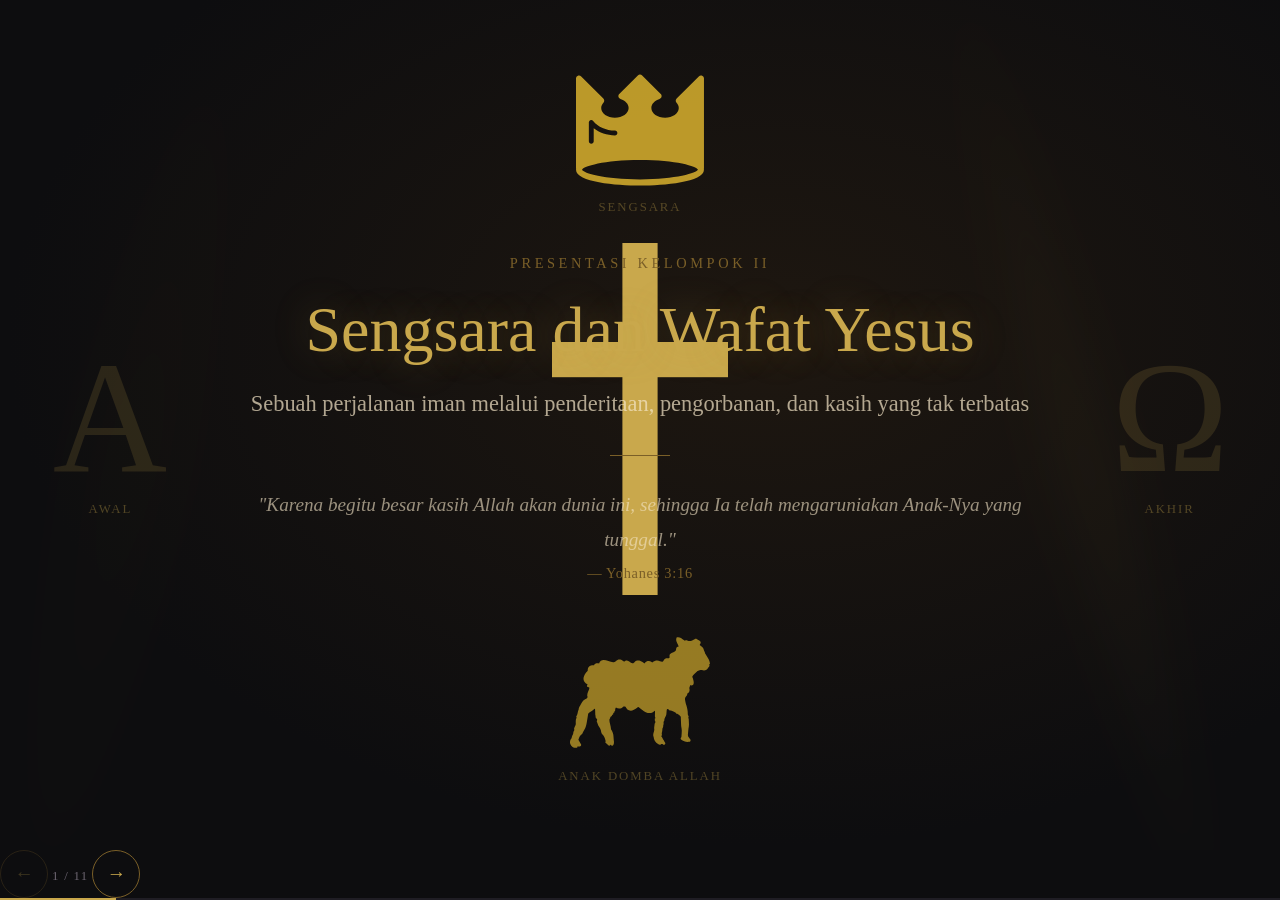
==== Agama/index.html @ d8ee8537 "Restructure: move presentation to Agama/, add hub index" ====
<!DOCTYPE html>
<html lang="id">
<head>
  <meta charset="UTF-8" />
  <meta name="viewport" content="width=device-width, initial-scale=1.0" />
  <title>Sengsara dan Wafat Yesus</title>
  <link rel="stylesheet" href="style.css" />
</head>
<body>

  <!-- SLIDE 1: Title / Introduction -->
  <section class="slide slide--title active" id="slide-1" data-transition="fade-rise">
    <div class="slide__light-ray"></div>
    <div class="slide__light-ray slide__light-ray--left"></div>
    <canvas class="slide__particles" id="particles"></canvas>
    <div class="slide__title-layout slide__content--fadein">

      <div class="slide__center-col">
        <!-- Crown of Thorns -->
        <div class="slide__passion-symbol">
          <img class="slide__passion-svg" src="img/crown-thorns.svg" alt="Crown of Thorns" />
          <span class="slide__trinity-label">Sengsara</span>
        </div>

        <!-- Cross + text overlay + alpha/omega -->
        <div class="slide__cross-wrap">
          <div class="slide__trinity-symbol slide__trinity-alpha">
            <svg class="slide__greek-svg" viewBox="0 0 100 120" xmlns="http://www.w3.org/2000/svg" aria-label="Alpha">
              <text x="50" y="105" text-anchor="middle" font-family="Georgia, 'Times New Roman', serif" font-size="110">Α</text>
            </svg>
            <span class="slide__trinity-label">Awal</span>
          </div>
          <svg class="slide__cross" viewBox="0 0 100 160" xmlns="http://www.w3.org/2000/svg" aria-hidden="true">
            <rect x="42" y="0"  width="16" height="160"/>
            <rect x="10" y="45" width="80" height="16"/>
          </svg>
          <div class="slide__content">
            <p class="slide__label">Presentasi Kelompok II</p>
            <h1 class="slide__title">Sengsara dan Wafat Yesus</h1>
            <p class="slide__subtitle">Sebuah perjalanan iman melalui penderitaan, pengorbanan, dan kasih yang tak terbatas</p>
            <div class="slide__divider"></div>
            <p class="slide__verse">"Karena begitu besar kasih Allah akan dunia ini, sehingga Ia telah mengaruniakan Anak-Nya yang tunggal."</p>
            <p class="slide__verse-ref">— Yohanes 3:16</p>
          </div>
          <div class="slide__trinity-symbol slide__trinity-omega">
            <svg class="slide__greek-svg" viewBox="0 0 100 120" xmlns="http://www.w3.org/2000/svg" aria-label="Omega">
              <text x="50" y="105" text-anchor="middle" font-family="Georgia, 'Times New Roman', serif" font-size="110">Ω</text>
            </svg>
            <span class="slide__trinity-label">Akhir</span>
          </div>
        </div>

        <!-- Lamb of God -->
        <div class="slide__passion-symbol">
          <img class="slide__passion-svg" src="img/lamb.svg" alt="Lamb of God" />
          <span class="slide__trinity-label">Anak Domba Allah</span>
        </div>
      </div>

    </div>
  </section>

  <!-- SLIDE 2: Context / Tuduhan -->
  <section class="slide slide--context" id="slide-2" data-transition="slide-left">
    <div class="slide__light-ray"></div>
    <div class="slide__light-ray slide__light-ray--left"></div>
    <div class="slide__content slide__content--fadein">
      <p class="slide__label">Latar Belakang</p>
      <h2 class="slide__title slide__title--sm">Mengapa Yesus Diadili?</h2>
      <div class="slide__divider"></div>
      <p class="slide__body">
        Yesus dari Nazaret hidup di tengah masyarakat Yahudi yang penuh ketegangan politik dan keagamaan. 
        Ia dituduh oleh para imam kepala dan pemimpin agama sebagai penghasut yang menyesatkan umat — 
        seorang pemimpin sekte berbahaya yang mengancam tatanan dan otoritas keagamaan yang telah lama berdiri.
      </p>
      <p class="slide__body">
        Lebih dari itu, Yesus secara terbuka menyatakan diri-Nya sebagai Anak Allah dan Raja Mesias — 
        Sang Utusan yang dijanjikan Allah kepada Israel sejak zaman para nabi. 
        Pengakuan ini dianggap sebagai penghujatan yang tak terampuni, 
        dan menjadi dasar utama tuntutan hukuman mati yang diajukan kepada Pontius Pilatus.
      </p>
      <div class="slide__divider"></div>
      <p class="slide__verse">"Engkau telah mengatakannya. Tetapi Aku berkata kepadamu: mulai sekarang kamu akan melihat Anak Manusia duduk di sebelah kanan Yang Mahakuasa."</p>
      <p class="slide__verse-ref">— Matius 26:64</p>
    </div>
  </section>


  <!-- SLIDE 3: Timeline -->
  <section class="slide slide--timeline" id="slide-3" data-transition="stagger-left">
    <div class="slide__light-ray"></div>
    <div class="slide__light-ray slide__light-ray--left"></div>
    <div class="slide__content slide__content--fadein slide__content--wide">
      <p class="slide__label">Kronologi</p>
      <h2 class="slide__title slide__title--sm">Perjalanan Menuju Salib</h2>
      <div class="slide__divider"></div>
      <ol class="timeline">
        <li class="timeline__item stagger-item" tabindex="0">
          <span class="timeline__dot"></span>
          <div class="timeline__body">
            <h3 class="timeline__heading">Awal Pelayanan Umum</h3>
            <p class="timeline__desc">Yesus mengajar, menyembuhkan, dan memanggil para murid di Galilea.</p>
            <div class="timeline__expand">
              <img class="timeline__img" src="img/1-pelayanan.jpg" alt="Awal Pelayanan Umum" />
              <p>Selama kurang lebih tiga tahun, Yesus berkeliling Galilea dan Yudea. Ia mengajar dengan penuh kuasa, menyembuhkan orang sakit, mengusir roh jahat, dan membangkitkan orang mati. Mukjizat-mukjizat ini menarik perhatian besar dari rakyat, namun sekaligus menimbulkan ancaman bagi otoritas para imam kepala dan ahli Taurat yang merasa kedudukan mereka terancam. Popularitas Yesus yang terus tumbuh menjadi benih dari persekongkolan yang akhirnya berujung pada penangkapan-Nya.</p>
            </div>
          </div>
        </li>
        <li class="timeline__item stagger-item" tabindex="0">
          <span class="timeline__dot"></span>
          <div class="timeline__body">
            <h3 class="timeline__heading">Perjamuan Terakhir</h3>
            <p class="timeline__desc">Yesus makan bersama murid-Nya dan menetapkan Ekaristi.</p>
            <div class="timeline__expand">
              <img class="timeline__img" src="img/2-perjamuan.jpg" alt="Perjamuan Terakhir" />
              <p>Dalam ruang atas di Yerusalem, Yesus merayakan Paskah bersama para murid-Nya. Ia membasuh kaki mereka sebagai tanda kerendahan hati, lalu memecah roti dan menuangkan anggur — menyatakannya sebagai tubuh dan darah-Nya dalam perjanjian baru. Ia juga mengungkapkan bahwa salah satu dari mereka akan mengkhianati-Nya. Yudas Iskariot kemudian pergi ke luar malam itu untuk menyerahkan Yesus kepada para imam kepala seharga tiga puluh keping perak.</p>
            </div>
          </div>
        </li>
        <li class="timeline__item stagger-item" tabindex="0">
          <span class="timeline__dot"></span>
          <div class="timeline__body">
            <h3 class="timeline__heading">Doa di Taman Getsemani</h3>
            <p class="timeline__desc">Yesus berdoa dan menyerahkan diri pada kehendak Bapa.</p>
            <div class="timeline__expand">
              <img class="timeline__img" src="img/3-getsemani.jpg" alt="Doa di Taman Getsemani" />
              <p>Setelah perjamuan, Yesus pergi ke taman Getsemani di kaki Bukit Zaitun bersama Petrus, Yakobus, dan Yohanes. Ia meminta mereka berjaga, lalu menyingkir untuk berdoa seorang diri. Dalam doa-Nya yang penuh air mata, Ia berkata: "Ya Bapa, jikalau Engkau mau, ambillah cawan ini dari pada-Ku; tetapi bukanlah kehendak-Ku, melainkan kehendak-Mulah yang terjadi." Ketiga murid-Nya tertidur, meninggalkan Yesus berjuang sendirian dalam malam yang paling berat dalam hidup-Nya.</p>
            </div>
          </div>
        </li>
        <li class="timeline__item stagger-item" tabindex="0">
          <span class="timeline__dot"></span>
          <div class="timeline__body">
            <h3 class="timeline__heading">Penangkapan Yesus</h3>
            <p class="timeline__desc">Yudas menyerahkan Yesus dengan ciuman di taman.</p>
            <div class="timeline__expand">
              <img class="timeline__img" src="img/4-penangkapan.jpg" alt="Penangkapan Yesus" />
              <p>Tengah malam, Yudas tiba bersama sepasukan prajurit Romawi dan penjaga Bait Allah yang bersenjata. Ia mendekati Yesus dan mencium-Nya — tanda yang telah disepakati untuk mengidentifikasi Yesus di tengah kegelapan. Petrus sempat menghunus pedang dan memotong telinga seorang hamba imam besar, namun Yesus menghentikannya dan menyembuhkan luka itu. Yesus menyerahkan diri-Nya dengan tenang, sementara semua murid melarikan diri meninggalkan-Nya.</p>
            </div>
          </div>
        </li>
        <li class="timeline__item stagger-item" tabindex="0">
          <span class="timeline__dot"></span>
          <div class="timeline__body">
            <h3 class="timeline__heading">Sidang di Hadapan Imam Besar</h3>
            <p class="timeline__desc">Sanhedrin menjatuhkan vonis mati atas tuduhan penghujatan.</p>
            <div class="timeline__expand">
              <img class="timeline__img" src="img/5-imam.jpg" alt="Sidang di Hadapan Imam Besar" />
              <p>Yesus dibawa ke rumah Imam Besar Kayafas, di mana Mahkamah Agama (Sanhedrin) telah berkumpul. Para saksi palsu dihadirkan, namun kesaksian mereka saling bertentangan. Ketika Kayafas langsung bertanya, "Apakah Engkau Mesias, Anak Allah?" — Yesus menjawab dengan tegas: "Engkau telah mengatakannya." Mahkamah menganggap ini sebagai penghujatan dan menjatuhkan vonis hukuman mati. Namun karena berada di bawah kekuasaan Romawi, mereka tidak berwenang mengeksekusi hukuman tersebut sendiri.</p>
            </div>
          </div>
        </li>
        <li class="timeline__item stagger-item" tabindex="0">
          <span class="timeline__dot timeline__dot--last"></span>
          <div class="timeline__body">
            <h3 class="timeline__heading">Sidang di Hadapan Pontius Pilatus</h3>
            <p class="timeline__desc">Pilatus menyerah pada tekanan massa dan menyerahkan Yesus.</p>
            <div class="timeline__expand">
              <img class="timeline__img" src="img/6-pilatus.jpg" alt="Sidang di Hadapan Pontius Pilatus" />
              <p>Pagi harinya, Yesus diserahkan kepada Pontius Pilatus, gubernur Romawi. Pilatus menginterogasi-Nya dan berulang kali menyatakan bahwa ia tidak menemukan kesalahan apapun. Ia bahkan menawarkan untuk membebaskan Yesus sesuai kebiasaan Paskah, namun massa memilih Barabas. Di bawah tekanan yang semakin besar dan ancaman kerusuhan, Pilatus mencuci tangannya sebagai simbol pelepasan tanggung jawab, lalu menyerahkan Yesus untuk dicambuk dan disalibkan.</p>
            </div>
          </div>
        </li>
      </ol>
    </div>
  </section>

  <!-- SLIDE 4: Tema - Penderitaan Sebelum Disalibkan -->
  <section class="slide slide--suffering" id="slide-4" data-transition="scale-up">
    <div class="slide__light-ray"></div>
    <div class="slide__light-ray slide__light-ray--left"></div>
    <div class="slide__content slide__content--fadein slide__content--wide">
      <p class="slide__label">Tema</p>
      <h2 class="slide__title slide__title--sm">Penderitaan Yesus Sebelum Disalibkan</h2>
      <div class="slide__divider"></div>
      <p class="slide__body" style="text-align:center; margin-bottom: 1.75rem;">
        Sebelum sampai ke kayu salib, Yesus menanggung serangkaian penderitaan fisik dan batin yang luar biasa berat. Setiap peristiwa adalah bagian dari jalan pengorbanan-Nya bagi umat manusia.
      </p>
      <div class="suffer-grid">

        <div class="suffer-card stagger-item" tabindex="0">
          <h3 class="suffer-card__title">Barabas Dibebaskan, Yesus Diserahkan</h3>
          <div class="suffer-card__expand">
            <p>Pilatus menawarkan kepada massa untuk membebaskan satu tahanan sesuai kebiasaan Paskah. Ia mengira mereka akan memilih Yesus — namun para imam kepala menghasut massa untuk meminta Barabas, seorang pemberontak dan pembunuh. Pilatus pun membebaskan Barabas dan menyerahkan Yesus untuk disesah dan disalibkan.</p>
            <p class="suffer-card__verse">"Lalu Pilatus membebaskan Barabas bagi mereka, tetapi Yesus disesahnya dan diserahkannya untuk disalibkan." — Matius 27:26</p>
          </div>
        </div>

        <div class="suffer-card stagger-item" tabindex="0">
          <h3 class="suffer-card__title">Dimahkotai Duri</h3>
          <div class="suffer-card__expand">
            <p>Para prajurit menganyam mahkota dari duri dan menekannya ke kepala Yesus, lalu mengenakan jubah ungu dan mengejek-Nya sebagai "Raja orang Yahudi." Ini bukan sekadar siksaan fisik — ini adalah penghinaan terhadap martabat-Nya sebagai Raja segala raja.</p>
            <p class="suffer-card__verse">"Mereka menganyam sebuah mahkota duri dan menaruhnya di atas kepala-Nya." — Matius 27:29</p>
          </div>
        </div>

        <div class="suffer-card stagger-item" tabindex="0">
          <h3 class="suffer-card__title">Memikul Salib ke Golgota</h3>
          <div class="suffer-card__expand">
            <p>Dalam kondisi tubuh yang sudah sangat lemah akibat cambukan, Yesus dipaksa memikul salib-Nya sendiri menuju bukit Golgota — tempat eksekusi di luar tembok kota. Di tengah jalan, Simon dari Kirene dipaksa membantu memikul salib itu karena Yesus tidak lagi mampu.</p>
            <p class="suffer-card__verse">"Sambil memikul salib-Nya, Ia pergi ke luar ke tempat yang bernama Tempat Tengkorak." — Yohanes 19:17</p>
          </div>
        </div>

        <div class="suffer-card stagger-item" tabindex="0">
          <h3 class="suffer-card__title">Diolok dan Ditinggalkan</h3>
          <div class="suffer-card__expand">
            <p>Sepanjang perjalanan sengsara-Nya, Yesus diolok oleh para prajurit, imam kepala, dan bahkan orang-orang yang lewat. Para murid yang paling dekat pun telah melarikan diri. Petrus menyangkal-Nya tiga kali. Yesus menanggung kesepian dan penghinaan yang paling dalam — sendirian di tengah kerumunan yang membenci-Nya.</p>
            <p class="suffer-card__verse">"Semua murid itu meninggalkan Dia dan melarikan diri." — Matius 26:56</p>
          </div>
        </div>

      </div>
    </div>
  </section>

  <!-- SLIDE 5: Tokoh Overview -->
  <section class="slide slide--tokoh-overview" id="slide-5" data-transition="pop-stagger">
    <div class="slide__light-ray"></div>
    <div class="slide__light-ray slide__light-ray--left"></div>
    <div class="slide__content slide__content--fadein">
      <p class="slide__label">Tokoh-Tokoh</p>
      <h2 class="slide__title slide__title--sm">Mereka yang Ada dalam Kisah Ini</h2>
      <div class="slide__divider"></div>
      <div class="tokoh-list">
        <div class="tokoh-chip stagger-item tokoh-chip--yesus">Yesus</div>
        <div class="tokoh-chip stagger-item tokoh-chip--maria">Bunda Maria</div>
        <div class="tokoh-chip stagger-item tokoh-chip--pilatus">Pontius Pilatus</div>
        <div class="tokoh-chip stagger-item tokoh-chip--petrus">Petrus</div>
        <div class="tokoh-chip stagger-item tokoh-chip--raja">Imam Besar Kayafas</div>
      </div>
      <p class="slide__body" style="text-align:center; margin-top:1.5rem;">
        Setiap tokoh memainkan peran yang tak tergantikan dalam kisah sengsara dan wafat Yesus — dari pengorbanan, kesedihan, pengkhianatan, penyangkalan, hingga penghakiman.
      </p>
    </div>
  </section>

  <!-- SLIDE 6: Yesus -->
  <section class="slide slide--character slide--yesus" id="slide-6" data-transition="split">
    <div class="character__img-side">
      <img src="img/yesus.jpg" alt="Yesus" class="character__img" />
    </div>
    <div class="character__text-side slide__content--fadein">
      <p class="slide__label">Tokoh</p>
      <h2 class="character__name">Yesus</h2>
      <div class="slide__divider" style="margin:0.75rem 0;"></div>
      <p class="character__role">Sang Putra Allah — Korban Sekaligus Penebus</p>
      <p class="character__desc">Yesus adalah pusat dari seluruh kisah ini. Ia bukan sekadar korban kekerasan — Ia secara sadar memilih untuk menyerahkan diri-Nya. Dari taman Getsemani hingga kayu salib, Ia menanggung penghinaan, siksaan, dan kematian bukan karena terpaksa, melainkan karena kasih-Nya yang tak terbatas kepada manusia. Setiap langkah sengsara-Nya adalah tindakan penebusan yang disengaja.</p>
      <p class="character__verse">"Tidak seorang pun mengambil nyawa-Ku dari pada-Ku, melainkan Aku memberikannya menurut kehendak-Ku sendiri." — Yohanes 10:18</p>
    </div>
  </section>

  <!-- SLIDE 7: Bunda Maria -->
  <section class="slide slide--character slide--maria" id="slide-7" data-transition="split">
    <div class="character__img-side">
      <img src="img/maria.jpg" alt="Bunda Maria" class="character__img" />
    </div>
    <div class="character__text-side slide__content--fadein">
      <p class="slide__label">Tokoh</p>
      <h2 class="character__name">Bunda Maria</h2>
      <div class="slide__divider" style="margin:0.75rem 0;"></div>
      <p class="character__role">Ibu yang Setia — Hadir Hingga Akhir</p>
      <p class="character__desc">Di saat semua murid melarikan diri, Maria tetap berdiri di kaki salib Putranya. Ia menyaksikan setiap cambukan, setiap langkah Via Dolorosa, dan hembusan napas terakhir Yesus. Kehadirannya bukan sekadar kesedihan seorang ibu — ia adalah kesaksian iman yang tak tergoyahkan di tengah penderitaan yang paling dalam.</p>
      <p class="character__verse">"Di dekat salib Yesus berdiri ibu-Nya dan saudara ibu-Nya." — Yohanes 19:25</p>
    </div>
  </section>

  <!-- SLIDE 8: Pontius Pilatus -->
  <section class="slide slide--character slide--pilatus" id="slide-8" data-transition="split">
    <div class="character__img-side">
      <img src="img/pilatus.jpg" alt="Pontius Pilatus" class="character__img" />
    </div>
    <div class="character__text-side slide__content--fadein">
      <p class="slide__label">Tokoh</p>
      <h2 class="character__name">Pontius Pilatus</h2>
      <div class="slide__divider" style="margin:0.75rem 0;"></div>
      <p class="character__role">Hakim yang Menyerah — Tahu Kebenaran, Memilih Diam</p>
      <p class="character__desc">Pilatus tahu Yesus tidak bersalah. Ia berulang kali menyatakannya di hadapan massa. Namun ketakutan akan kerusuhan dan tekanan politik membuatnya memilih kekuasaan di atas kebenaran. Dengan mencuci tangannya, ia mencoba melepas tanggung jawab — namun justru tindakan itu yang mengabadikan namanya dalam sejarah sebagai orang yang menyerahkan Yesus untuk disalibkan.</p>
      <p class="character__verse">"Pilatus membasuh tangannya di hadapan orang banyak dan berkata: Aku tidak bersalah atas darah orang ini." — Matius 27:24</p>
    </div>
  </section>

  <!-- SLIDE 9: Petrus -->
  <section class="slide slide--character slide--petrus" id="slide-9" data-transition="split">
    <div class="character__img-side">
      <img src="img/petrus.jpg" alt="Petrus" class="character__img" />
    </div>
    <div class="character__text-side slide__content--fadein">
      <p class="slide__label">Tokoh</p>
      <h2 class="character__name">Petrus</h2>
      <div class="slide__divider" style="margin:0.75rem 0;"></div>
      <p class="character__role">Murid yang Jatuh — Penyangkalan dan Pertobatan</p>
      <p class="character__desc">Petrus adalah murid yang paling bersemangat — ia berjanji tidak akan pernah meninggalkan Yesus. Namun dalam satu malam, ia menyangkal Yesus tiga kali di hadapan orang-orang biasa. Ketika ayam berkokok dan matanya bertemu dengan mata Yesus, ia keluar dan menangis dengan pedih. Kisah Petrus adalah kisah kita semua — jatuh, namun dipanggil kembali oleh kasih yang tidak pernah menyerah.</p>
      <p class="character__verse">"Maka Petrus teringat akan perkataan Yesus... lalu ia pergi ke luar dan menangis dengan sedihnya." — Matius 26:75</p>
    </div>
  </section>

  <!-- SLIDE 10: Imam Besar Kayafas -->
  <section class="slide slide--character slide--kayafas" id="slide-10" data-transition="split">
    <div class="character__img-side">
      <img src="img/katafas.jpg" alt="Imam Besar Kayafas" class="character__img" />
    </div>
    <div class="character__text-side slide__content--fadein">
      <p class="slide__label">Tokoh</p>
      <h2 class="character__name">Imam Besar Kayafas</h2>
      <div class="slide__divider" style="margin:0.75rem 0;"></div>
      <p class="character__role">Pemimpin Agama — Dalang di Balik Penghukuman</p>
      <p class="character__desc">Kayafas adalah Imam Besar yang paling berkuasa di Yerusalem. Ia melihat Yesus sebagai ancaman nyata terhadap otoritas keagamaan dan stabilitas politik. Ia yang mengorganisir persidangan malam itu, menghadirkan saksi-saksi palsu, dan mendesak Pilatus untuk menjatuhkan hukuman mati. Dengan ironi yang dalam, ia tanpa sadar menggenapi nubuat bahwa satu orang harus mati demi menyelamatkan seluruh bangsa.</p>
      <p class="character__verse">"Adalah lebih berguna bagimu jika satu orang mati untuk bangsa, dari pada seluruh bangsa itu binasa." — Yohanes 11:50</p>
    </div>
  </section>

  <!-- SLIDE 11: Deskripsi -->
  <section class="slide slide--deskripsi" id="slide-11" data-transition="stagger-up">
    <div class="slide__light-ray"></div>
    <div class="slide__light-ray slide__light-ray--left"></div>
    <div class="slide__content slide__content--fadein slide__content--wide">
      <p class="slide__label">Deskripsi</p>
      <h2 class="slide__title slide__title--sm">Apa yang Dialami Yesus</h2>
      <div class="slide__divider"></div>
      <ul class="desc-list">
        <li class="stagger-item"><span class="desc-list__num">01</span><div><strong>Difitnah</strong> — Para imam kepala menghadirkan saksi-saksi palsu untuk menuduh Yesus menghujat Allah dan mengancam ketertiban umum.</div></li>
        <li class="stagger-item"><span class="desc-list__num">02</span><div><strong>Dijual</strong> — Yudas Iskariot menyerahkan Yesus kepada para imam kepala seharga tiga puluh keping perak — harga seorang budak.</div></li>
        <li class="stagger-item"><span class="desc-list__num">03</span><div><strong>Ditangkap</strong> — Di taman Getsemani, Yesus ditangkap oleh pasukan bersenjata di tengah malam, jauh dari keramaian.</div></li>
        <li class="stagger-item"><span class="desc-list__num">04</span><div><strong>Diadili</strong> — Dua kali diadili: pertama oleh Sanhedrin yang menjatuhkan vonis mati, lalu oleh Pilatus yang menyerahkan-Nya pada tekanan massa.</div></li>
        <li class="stagger-item"><span class="desc-list__num">05</span><div><strong>Disiksa</strong> — Dicambuk, dimahkotai duri, diolok, dan dipukuli oleh para prajurit Romawi sebelum dibawa ke Golgota.</div></li>
        <li class="stagger-item"><span class="desc-list__num">06</span><div><strong>Dipaksa memikul salib</strong> — Dalam kondisi tubuh yang hancur, Yesus dipaksa memikul salib-Nya sendiri menuju tempat eksekusi.</div></li>
        <li class="stagger-item"><span class="desc-list__num">07</span><div><strong>Disalibkan</strong> — Tangan dan kaki-Nya dipaku ke kayu salib. Ia digantung di antara dua penjahat, di hadapan publik, sebagai hukuman paling hina.</div></li>
      </ul>
    </div>
  </section>

  <div class="detail-overlay" id="detailOverlay">
    <button class="detail-overlay__back" id="detailBack">&#8592; Kembali</button>
    <div class="detail-overlay__content">
      <p class="detail-overlay__label">Kronologi</p>
      <h2 class="detail-overlay__title" id="detailTitle"></h2>
      <img class="detail-overlay__img" id="detailImg" src="" alt="" />
      <p class="detail-overlay__text" id="detailText"></p>
    </div>
  </div>

  <nav class="nav">
    <button class="nav__btn" id="prev" disabled>&#8592;</button>
    <span class="nav__counter"><span id="current">1</span> / <span id="total">1</span></span>
    <button class="nav__btn" id="next" disabled>&#8594;</button>
  </nav>

  <div class="progress-bar"><div class="progress-bar__fill" id="progress"></div></div>

  <script src="main.js"></script>
</body>
</html>
---- Agama/style.css ----
/* ── Variables ── */
:root {
  --dark:    #0d0d0f;
  --dark-2:  #16151a;
  --gold:    #c9a84c;
  --gold-dim:#7a5f28;
  --light:   #f5e6c8;
  --muted:   #6b6470;
  --ray:     rgba(201, 168, 76, 0.12);
}

/* ── Reset ── */
*, *::before, *::after { box-sizing: border-box; margin: 0; padding: 0; }

body {
  background: var(--dark);
  color: var(--light);
  font-family: 'Georgia', serif;
  height: 100vh;
  overflow: hidden;
  display: flex;
  flex-direction: column;
}

/* ── Slides ── */
.slide {
  display: none;
  flex: 1;
  position: relative;
  overflow: hidden;
}
.slide.active { display: flex; }

/* ── Title Slide ── */
.slide--title {
  align-items: center;
  justify-content: center;
  background: radial-gradient(ellipse at 60% 40%, #1e1710 0%, var(--dark) 70%);
}

/* Light ray effect */
.slide__light-ray {
  position: absolute;
  top: -10%;
  right: 15%;
  width: 2px;
  height: 130%;
  background: linear-gradient(to bottom, transparent, var(--gold), transparent);
  opacity: 0.25;
  transform: rotate(-15deg);
  filter: blur(18px);
  pointer-events: none;
  animation: ray-pulse 4s ease-in-out infinite;
}
.slide__light-ray::before {
  content: '';
  position: absolute;
  top: 0; left: -40px;
  width: 80px;
  height: 100%;
  background: linear-gradient(to bottom, transparent, var(--ray), transparent);
  filter: blur(30px);
}

@keyframes ray-pulse {
  0%, 100% { opacity: 0.18; filter: blur(18px); }
  50%       { opacity: 0.38; filter: blur(12px); }
}

/* Second ray — left side, dimmer and wider */
.slide__light-ray--left {
  right: auto;
  left: 10%;
  width: 6px;
  transform: rotate(12deg);
  opacity: 0.1;
  filter: blur(32px);
  animation: ray-pulse-left 4s ease-in-out infinite;
}
.slide__light-ray--left::before {
  width: 120px;
  left: -60px;
  filter: blur(50px);
}

@keyframes ray-pulse-left {
  0%, 100% { opacity: 0.08; filter: blur(32px); }
  50%       { opacity: 0.16; filter: blur(22px); }
}

/* Trinity layout */
.slide__title-layout {
  position: relative;
  display: flex;
  align-items: center;
  justify-content: center;
  gap: 0;
  width: 100%;
  padding: 0 3%;
}

.slide__center-col {
  display: flex;
  flex-direction: column;
  align-items: center;
  gap: 0.5rem;
}

.slide__cross-wrap {
  position: relative;
  display: flex;
  align-items: center;
  justify-content: center;
  gap: 1.5vw;
}

.slide__trinity-alpha,
.slide__trinity-omega {
  position: relative;
  z-index: 1;
}

.slide__trinity-symbol,
.slide__trinity-cross {
  display: flex;
  flex-direction: column;
  align-items: center;
  gap: 0.6rem;
}

.slide__passion-symbol {
  display: flex;
  flex-direction: column;
  align-items: center;
  gap: 0.4rem;
}

.slide__passion-svg {
  width: clamp(5rem, 11vw, 10rem);
  opacity: 0.7;
  filter: brightness(0) saturate(100%) invert(72%) sepia(40%) saturate(700%) hue-rotate(5deg) brightness(85%);
  animation: trinity-glow 4s ease-in-out infinite;
}

.slide__passion-svg[alt="Crown of Thorns"] {
  width: clamp(5rem, 10vw, 9rem);
  opacity: 0.9;
}


/* Cross behind content */
.slide__cross {
  position: absolute;
  left: 50%;
  top: 50%;
  transform: translate(-50%, -50%);
  width: clamp(120px, 18vw, 220px);
  pointer-events: none;
  animation: trinity-glow 4s ease-in-out infinite;
}

.slide__cross rect {
  fill: var(--gold);
}

.slide__greek-svg {
  width: clamp(5rem, 12vw, 9rem);
  opacity: 0.15;
  animation: trinity-glow 4s ease-in-out infinite;
}

.slide__greek-svg text {
  fill: var(--gold);
}



.slide__trinity-label {
  font-size: clamp(0.55rem, 1vw, 0.8rem);
  color: var(--gold);
  opacity: 0.35;
  letter-spacing: 0.15em;
  text-transform: uppercase;
}

@keyframes trinity-glow {
  0%, 100% { opacity: 0.12; filter: drop-shadow(0 0 4px rgba(201,168,76,0.15)); }
  50%       { opacity: 0.22; filter: drop-shadow(0 0 16px rgba(201,168,76,0.4)); }
}

/* Particles canvas */
.slide__particles {
  position: absolute;
  inset: 0;
  width: 100%;
  height: 100%;
  pointer-events: none;
}

/* Fade-in */
.slide__content--fadein {
  animation: fadein 1.4s ease forwards;
}
@keyframes fadein {
  from { opacity: 0; transform: translateY(16px); }
  to   { opacity: 1; transform: translateY(0); }
}

/* ── Content ── */
.slide__content {
  position: relative;
  z-index: 1;
  text-align: center;
  max-width: 900px;
  padding: 2rem;
}

.slide__label {
  font-size: 0.9rem;
  letter-spacing: 0.25em;
  text-transform: uppercase;
  color: var(--gold-dim);
  margin-bottom: 1.25rem;
}

.slide__title {
  font-size: clamp(2rem, 5vw, 4.5rem);
  font-weight: normal;
  color: var(--gold);
  line-height: 1.2;
  text-shadow: 0 0 40px rgba(201, 168, 76, 0.3);
  margin-bottom: 1rem;
}

.slide__subtitle {
  font-size: clamp(0.9rem, 2vw, 1.4rem);
  color: var(--light);
  opacity: 0.7;
  line-height: 1.7;
  margin-bottom: 2rem;
}

.slide__divider {
  width: 60px;
  height: 1px;
  background: var(--gold-dim);
  margin: 0 auto 2rem;
}

.slide__verse {
  font-style: italic;
  font-size: clamp(0.85rem, 1.8vw, 1.2rem);
  color: var(--light);
  opacity: 0.6;
  line-height: 1.8;
}

.slide__verse-ref {
  margin-top: 0.5rem;
  font-size: 0.9rem;
  color: var(--gold-dim);
  letter-spacing: 0.05em;
}

/* ── Context Slide ── */
.slide--context {
  align-items: center;
  justify-content: center;
  background: radial-gradient(ellipse at 40% 60%, #1a1510 0%, var(--dark) 70%);
}

.slide__title--sm {
  font-size: clamp(1.4rem, 3.5vw, 2.8rem);
}

.slide__body {
  font-size: clamp(0.85rem, 1.8vw, 1.2rem);
  color: var(--light);
  opacity: 0.75;
  line-height: 1.9;
  text-align: left;
  margin-bottom: 1.25rem;
}

 */
.nav {
  display: flex;
  align-items: center;
  justify-content: center;
  gap: 1.5rem;
  padding: 1rem;
  background: var(--dark-2);
  border-top: 1px solid #1f1d24;
}

.nav__btn {
  background: none;
  border: 1px solid var(--gold-dim);
  color: var(--gold);
  width: 48px;
  height: 48px;
  border-radius: 50%;
  cursor: pointer;
  font-size: 1.2rem;
  transition: background 0.2s, opacity 0.2s;
}
.nav__btn:hover:not(:disabled) { background: var(--gold-dim); }
.nav__btn:disabled { opacity: 0.25; cursor: default; }

.nav__counter {
  font-size: 0.8rem;
  color: var(--muted);
  letter-spacing: 0.1em;
  min-width: 50px;
  text-align: center;
}

/* ── Progress Bar ── */
.progress-bar {
  height: 2px;
  background: #1f1d24;
}
.progress-bar__fill {
  height: 100%;
  background: var(--gold);
  transition: width 0.3s ease;
  width: 100%;
}

/* ── Timeline Slide ── */
.slide--timeline {
  align-items: center;
  justify-content: center;
  background: radial-gradient(ellipse at 50% 50%, #161210 0%, var(--dark) 70%);
  overflow-y: auto;
}

.slide__content--wide {
  max-width: 98%;
  width: 100%;
  padding: 2rem 2.5rem;
}

.timeline {
  list-style: none;
  display: flex;
  position: relative;
  padding: 0;
  width: 100%;
  height: 220px;
}

/* horizontal line through the middle */
.timeline::before {
  content: '';
  position: absolute;
  top: 50%;
  left: 0;
  right: 0;
  height: 1px;
  background: linear-gradient(to right, transparent, var(--gold-dim), transparent);
}

.timeline__item {
  display: flex;
  flex-direction: column;
  align-items: center;
  flex: 1;
  min-width: 0;
  cursor: pointer;
  position: relative;
  height: 100%;
}

/* dot sits exactly on the line */
.timeline__dot {
  position: absolute;
  top: 50%;
  transform: translateY(-50%);
  width: 10px;
  height: 10px;
  border-radius: 50%;
  background: var(--gold);
  flex-shrink: 0;
  box-shadow: 0 0 6px rgba(201,168,76,0.5);
  z-index: 1;
}
.timeline__item:hover .timeline__dot {
  background: #e8c96a;
  box-shadow: 0 0 12px rgba(201,168,76,0.8);
}

/* body: odd = top half, even = bottom half */
.timeline__body {
  position: absolute;
  width: 100%;
  padding: 0 0.3rem;
  text-align: center;
  display: flex;
  flex-direction: column;
}
.timeline__item:nth-child(odd) .timeline__body  { bottom: 50%; padding-bottom: 0.6rem; justify-content: flex-end; }
.timeline__item:nth-child(even) .timeline__body { top: 50%;    padding-top: 0.6rem; justify-content: flex-start; }

.timeline__item:hover .timeline__heading { color: #e8c96a; }

.timeline__expand { display: none; }

.timeline__heading {
  font-size: clamp(0.65rem, 1.1vw, 0.9rem);
  font-weight: normal;
  color: var(--gold);
  margin-bottom: 0.2rem;
  letter-spacing: 0.03em;
}

.timeline__year { display: none; }

.timeline__desc {
  font-size: clamp(0.55rem, 0.9vw, 0.72rem);
  color: var(--light);
  opacity: 0.55;
  line-height: 1.4;
  text-align: center;
}

/* ── Suffering Slide ── */
.slide--suffering {
  align-items: center;
  justify-content: center;
  background: radial-gradient(ellipse at 50% 30%, #1a0e0e 0%, var(--dark) 65%);
  overflow-y: auto;
}

.suffer-grid {
  display: grid;
  grid-template-columns: 1fr 1fr;
  gap: 0.85rem;
}

.suffer-card {
  border: 1px solid var(--gold-dim);
  border-radius: 6px;
  padding: 0.9rem 1rem;
  cursor: pointer;
  transition: border-color 0.2s, background 0.2s;
  background: rgba(255,255,255,0.02);
}
.suffer-card:hover  { border-color: var(--gold); background: rgba(201,168,76,0.04); }
.suffer-card.active { border-color: var(--gold); background: rgba(201,168,76,0.06); }

.suffer-card__title {
  font-size: clamp(0.82rem, 1.6vw, 1.15rem);
  font-weight: normal;
  color: var(--gold);
  line-height: 1.4;
}

.suffer-card__expand {
  max-height: 0;
  overflow: hidden;
  opacity: 0;
  transition: max-height 0.4s ease, opacity 0.3s ease;
}
.suffer-card.active .suffer-card__expand {
  max-height: 400px;
  opacity: 1;
}

.suffer-card__expand p {
  font-size: clamp(0.75rem, 1.4vw, 1.1rem);
  color: var(--light);
  opacity: 0.7;
  line-height: 1.8;
  margin-top: 0.65rem;
}

.suffer-card__verse {
  font-style: italic;
  color: var(--gold) !important;
  opacity: 0.75 !important;
  border-left: 2px solid var(--gold-dim);
  padding-left: 0.6rem;
  margin-top: 0.5rem !important;
}

/* ── Tokoh Overview ── */
.slide--tokoh-overview {
  align-items: center;
  justify-content: center;
  background: radial-gradient(ellipse at 50% 50%, #111018 0%, var(--dark) 70%);
}

.tokoh-list {
  display: flex;
  flex-wrap: wrap;
  gap: 0.75rem;
  justify-content: center;
  margin-top: 0.5rem;
}

.tokoh-chip {
  padding: 0.5rem 1.25rem;
  border-radius: 999px;
  font-size: clamp(0.8rem, 1.6vw, 1.15rem);
  border: 1px solid;
  letter-spacing: 0.04em;
}

.tokoh-chip--yesus   { color: #c9a84c; border-color: #c9a84c33; background: rgba(201,168,76,0.07); }
.tokoh-chip--maria   { color: #7aaed6; border-color: #7aaed633; background: rgba(122,174,214,0.07); }
.tokoh-chip--pilatus { color: #8aab8a; border-color: #8aab8a33; background: rgba(138,171,138,0.07); }
.tokoh-chip--petrus  { color: #c87941; border-color: #c8794133; background: rgba(200,121,65,0.07); }
.tokoh-chip--raja    { color: #b85555; border-color: #b8555533; background: rgba(184,85,85,0.07); }

/* ── Character Slides ── */
.slide--character.active {
  display: flex;
  flex-direction: row;
  overflow: hidden;
}

.character__img-side {
  width: 38%;
  flex-shrink: 0;
  overflow: hidden;
}

.character__img {
  width: 100%;
  height: 100%;
  object-fit: cover;
  object-position: top;
  opacity: 0.9;
}

.character__text-side {
  flex: 1;
  display: flex;
  flex-direction: column;
  justify-content: center;
  padding: 3rem 3rem 3rem 2.5rem;
  overflow-y: auto;
}

.character__name {
  font-size: clamp(1.8rem, 4vw, 3rem);
  font-weight: normal;
  margin-bottom: 0.25rem;
}

.character__role {
  font-size: clamp(0.8rem, 1.6vw, 1.15rem);
  letter-spacing: 0.05em;
  margin-bottom: 1rem;
  opacity: 0.6;
}

.character__desc {
  font-size: clamp(0.82rem, 1.6vw, 1.15rem);
  color: var(--light);
  opacity: 0.75;
  line-height: 1.9;
  margin-bottom: 1.25rem;
}

.character__verse {
  font-style: italic;
  font-size: clamp(0.78rem, 1.4vw, 1.1rem);
  line-height: 1.7;
  border-left: 2px solid;
  padding-left: 0.75rem;
  opacity: 0.8;
}

/* Per-character colors */
.slide--yesus  { background: radial-gradient(ellipse at 60% 50%, #1c1608 0%, var(--dark) 65%); }
.slide--yesus  .character__name,
.slide--yesus  .character__verse { color: #c9a84c; }
.slide--yesus  .character__role  { color: #c9a84c; }
.slide--yesus  .character__verse { border-color: #c9a84c55; }

.slide--maria  { background: radial-gradient(ellipse at 60% 50%, #080e1a 0%, var(--dark) 65%); }
.slide--maria  .character__name,
.slide--maria  .character__verse { color: #7aaed6; }
.slide--maria  .character__role  { color: #7aaed6; }
.slide--maria  .character__verse { border-color: #7aaed655; }

.slide--pilatus { background: radial-gradient(ellipse at 60% 50%, #0a100a 0%, var(--dark) 65%); }
.slide--pilatus .character__name,
.slide--pilatus .character__verse { color: #8aab8a; }
.slide--pilatus .character__role  { color: #8aab8a; }
.slide--pilatus .character__verse { border-color: #8aab8a55; }

.slide--petrus  { background: radial-gradient(ellipse at 60% 50%, #1a0e06 0%, var(--dark) 65%); }
.slide--petrus  .character__name,
.slide--petrus  .character__verse { color: #c87941; }
.slide--petrus  .character__role  { color: #c87941; }
.slide--petrus  .character__verse { border-color: #c8794155; }

.slide--kayafas { background: radial-gradient(ellipse at 60% 50%, #180808 0%, var(--dark) 65%); }
.slide--kayafas .character__name,
.slide--kayafas .character__verse { color: #b85555; }
.slide--kayafas .character__role  { color: #b85555; }
.slide--kayafas .character__verse { border-color: #b8555555; }

/* ── Deskripsi Slide ── */
.slide--deskripsi {
  align-items: center;
  justify-content: center;
  background: radial-gradient(ellipse at 40% 50%, #100d0a 0%, var(--dark) 70%);
  overflow-y: auto;
}

.desc-list {
  list-style: none;
  display: flex;
  flex-direction: column;
  gap: 0.75rem;
}

.desc-list li {
  display: flex;
  gap: 1rem;
  align-items: flex-start;
  font-size: clamp(0.8rem, 1.6vw, 1.1rem);
  color: var(--light);
  opacity: 0.8;
  line-height: 1.7;
}

.desc-list__num {
  flex-shrink: 0;
  font-size: 0.7rem;
  color: var(--gold-dim);
  letter-spacing: 0.05em;
  margin-top: 3px;
  min-width: 22px;
}

.desc-list strong {
  color: var(--gold);
  font-weight: normal;
}

/* ── Slide Transitions ── */
@keyframes t-fade-rise   { from { opacity:0; transform:translateY(24px); } to { opacity:1; transform:translateY(0); } }
@keyframes t-slide-left  { from { opacity:0; transform:translateX(60px); } to { opacity:1; transform:translateX(0); } }
@keyframes t-slide-right { from { opacity:0; transform:translateX(-60px); } to { opacity:1; transform:translateX(0); } }
@keyframes t-scale-up    { from { opacity:0; transform:scale(0.93); } to { opacity:1; transform:scale(1); } }
@keyframes t-rise        { from { opacity:0; transform:translateY(30px); } to { opacity:1; transform:translateY(0); } }
@keyframes t-pop         { from { opacity:0; transform:scale(0.8); } to { opacity:1; transform:scale(1); } }

.anim-fade-rise  { animation: t-fade-rise  0.5s ease forwards; }
.anim-slide-left { animation: t-slide-left 0.45s ease forwards; }
.anim-scale-up   { animation: t-scale-up   0.45s ease forwards; }
.anim-rise       { animation: t-rise       0.4s ease forwards; }
.anim-pop        { animation: t-pop        0.35s ease forwards; }

/* split: img from left, text from right */
.slide--character.anim-split .character__img-side { animation: t-slide-right 0.5s ease forwards; }
.slide--character.anim-split .character__text-side { animation: t-slide-left 0.5s ease forwards; }

/* stagger helpers — set via JS inline delay */
.stagger-item { opacity: 0; }
.stagger-item.anim-rise { opacity: 1; }

/* ── Fullscreen scaling ── */
:fullscreen .slide__title        { font-size: clamp(2.8rem, 6vw, 7rem); }
:fullscreen .slide__title--sm    { font-size: clamp(2rem, 4.5vw, 4.5rem); }
:fullscreen .slide__subtitle     { font-size: clamp(1.1rem, 2.5vw, 2rem); }
:fullscreen .slide__body         { font-size: clamp(1rem, 1.8vw, 1.6rem); }
:fullscreen .slide__verse        { font-size: clamp(1rem, 2vw, 1.7rem); }
:fullscreen .slide__label        { font-size: 1.1rem; }
:fullscreen .suffer-card__title  { font-size: clamp(1rem, 1.8vw, 1.5rem); }
:fullscreen .suffer-card__expand p { font-size: clamp(0.9rem, 1.5vw, 1.3rem); }
:fullscreen .slide__content      { max-width: 96vw; padding: 1rem 1.5rem; }
:fullscreen .slide__content--wide { max-width: 98vw; }
:fullscreen .slide__title        { margin-bottom: 0.5rem; }
:fullscreen .slide__title--sm    { margin-bottom: 0.5rem; }
:fullscreen .slide__subtitle     { margin-bottom: 1rem; }
:fullscreen .slide__body         { margin-bottom: 0.75rem; }
:fullscreen .slide__divider      { margin: 0 auto 1rem; }

/* ── Mobile: allow scrolling on small screens ── */
@media (max-width: 768px) and (pointer: coarse) {
  body { overflow: auto; height: auto; min-height: 100vh; }
  .slide { overflow-y: auto; }
}

/* ── Detail Overlay ── */
.detail-overlay {
  display: none;
  position: fixed;
  inset: 0;
  z-index: 100;
  background: var(--dark);
  flex-direction: column;
  align-items: center;
  justify-content: center;
  padding: 2rem;
  animation: fadein 0.3s ease forwards;
}
.detail-overlay.active { display: flex; }

.detail-overlay__back {
  position: absolute;
  top: 1.25rem;
  left: 1.25rem;
  background: none;
  border: 1px solid var(--gold-dim);
  color: var(--gold);
  padding: 0.4rem 1rem;
  border-radius: 4px;
  cursor: pointer;
  font-size: 0.9rem;
}
.detail-overlay__back:hover { background: var(--gold-dim); }

.detail-overlay__content {
  max-width: 760px;
  width: 100%;
  text-align: center;
}

.detail-overlay__label {
  font-size: 0.75rem;
  letter-spacing: 0.25em;
  text-transform: uppercase;
  color: var(--gold-dim);
  margin-bottom: 0.5rem;
}

.detail-overlay__img {
  width: 100%;
  max-height: 40vh;
  object-fit: cover;
  border-radius: 6px;
  border: 1px solid var(--gold-dim);
  margin-bottom: 1.5rem;
  opacity: 0.85;
}

.detail-overlay__title {
  font-size: clamp(1.2rem, 3vw, 2rem);
  font-weight: normal;
  color: var(--gold);
  margin-bottom: 1rem;
}

.detail-overlay__text {
  font-size: clamp(0.9rem, 1.8vw, 1.15rem);
  color: var(--light);
  opacity: 0.8;
  line-height: 1.9;
  text-align: left;
  border-left: 2px solid var(--gold-dim);
  padding-left: 1rem;
}
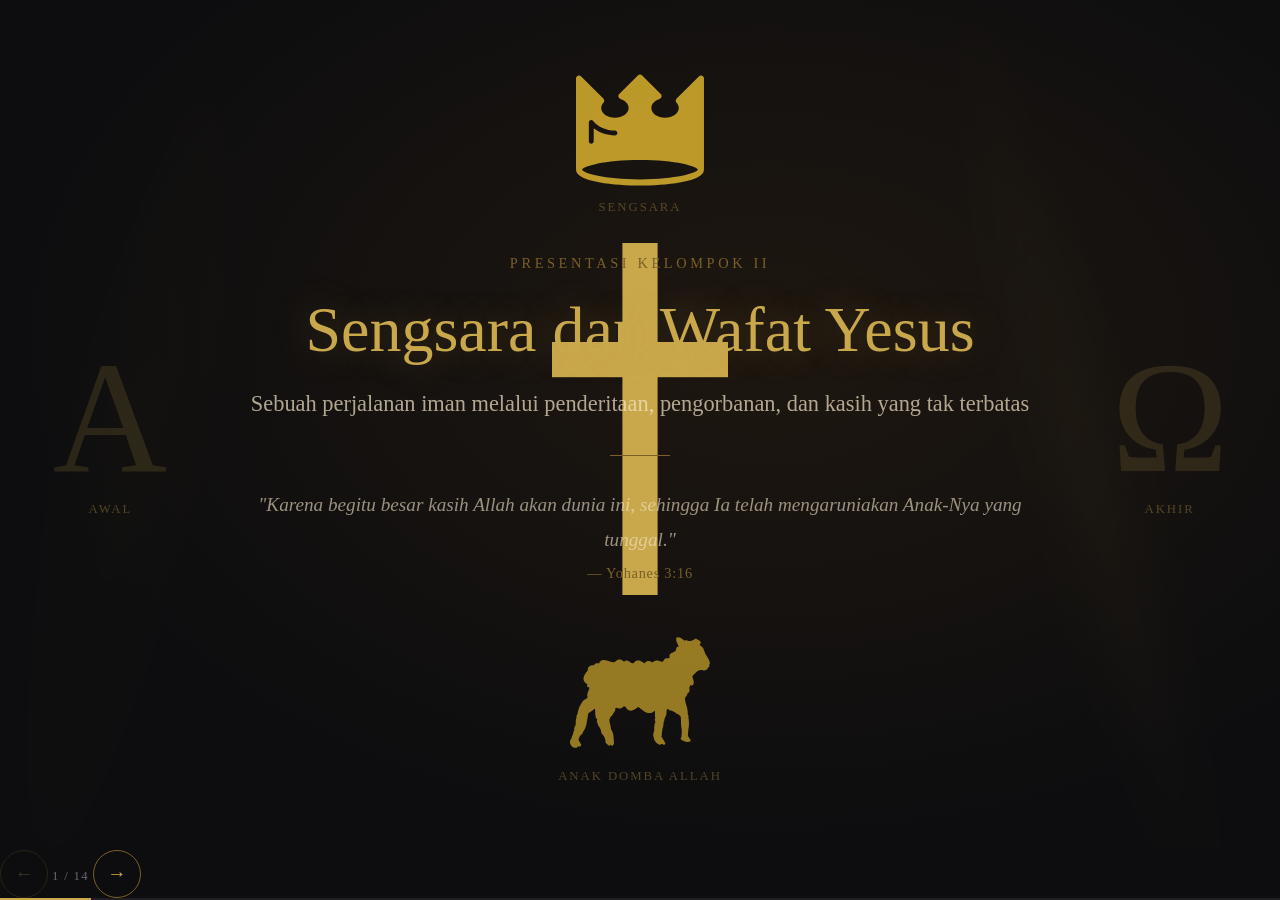
==== commit ca364724: "Add closing reflection slides" ====
--- a/Agama/index.html
+++ b/Agama/index.html
@@ -227,6 +227,7 @@
         <div class="tokoh-chip stagger-item tokoh-chip--maria">Bunda Maria</div>
         <div class="tokoh-chip stagger-item tokoh-chip--pilatus">Pontius Pilatus</div>
         <div class="tokoh-chip stagger-item tokoh-chip--petrus">Petrus</div>
+        <div class="tokoh-chip stagger-item tokoh-chip--yudas">Yudas Iskariot</div>
         <div class="tokoh-chip stagger-item tokoh-chip--raja">Imam Besar Kayafas</div>
       </div>
       <p class="slide__body" style="text-align:center; margin-top:1.5rem;">
@@ -295,8 +296,23 @@
     </div>
   </section>
 
-  <!-- SLIDE 10: Imam Besar Kayafas -->
-  <section class="slide slide--character slide--kayafas" id="slide-10" data-transition="split">
+  <!-- SLIDE 10: Yudas Iskariot -->
+  <section class="slide slide--character slide--yudas" id="slide-10" data-transition="split">
+    <div class="character__img-side character__img-side--empty">
+      <div class="character__img-placeholder">✝</div>
+    </div>
+    <div class="character__text-side slide__content--fadein">
+      <p class="slide__label">Tokoh</p>
+      <h2 class="character__name">Yudas Iskariot</h2>
+      <div class="slide__divider" style="margin:0.75rem 0;"></div>
+      <p class="character__role">Murid yang Mengkhianati — Tiga Puluh Keping Perak</p>
+      <p class="character__desc">Yudas adalah salah satu dari dua belas murid yang dipilih langsung oleh Yesus. Namun ia pergi kepada para imam kepala dan menawarkan untuk menyerahkan Yesus seharga tiga puluh keping perak. Dengan sebuah ciuman di taman Getsemani, ia mengidentifikasi Yesus kepada pasukan yang datang menangkap-Nya. Ketika ia menyadari bahwa Yesus dihukum mati, ia menyesal dan melemparkan kembali uang itu — namun sudah terlambat. Kisahnya adalah peringatan tentang bagaimana keserakahan dan keputusasaan dapat menghancurkan segalanya.</p>
+      <p class="character__verse">"Yudas, engkau menyerahkan Anak Manusia dengan ciuman?" — Lukas 22:48</p>
+    </div>
+  </section>
+
+  <!-- SLIDE 11: Imam Besar Kayafas -->
+  <section class="slide slide--character slide--kayafas" id="slide-11" data-transition="split">
     <div class="character__img-side">
       <img src="img/katafas.jpg" alt="Imam Besar Kayafas" class="character__img" />
     </div>
@@ -311,7 +327,7 @@
   </section>
 
   <!-- SLIDE 11: Deskripsi -->
-  <section class="slide slide--deskripsi" id="slide-11" data-transition="stagger-up">
+  <section class="slide slide--deskripsi" id="slide-12" data-transition="stagger-up">
     <div class="slide__light-ray"></div>
     <div class="slide__light-ray slide__light-ray--left"></div>
     <div class="slide__content slide__content--fadein slide__content--wide">
@@ -330,6 +346,63 @@
     </div>
   </section>
 
+  <!-- SLIDE 13: Pelajaran yang Didapat -->
+  <section class="slide slide--lesson" id="slide-13" data-transition="stagger-up">
+    <div class="slide__light-ray"></div>
+    <div class="slide__light-ray slide__light-ray--left"></div>
+    <div class="slide__content slide__content--fadein slide__content--wide">
+      <p class="slide__label">Refleksi</p>
+      <h2 class="slide__title slide__title--sm">Pelajaran yang Didapat</h2>
+      <div class="slide__divider"></div>
+      <p class="slide__body" style="text-align:center; margin-bottom: 1.5rem;">
+        Dari perjalanan pelayanan, pengkhianatan, pengadilan, penderitaan, hingga wafat Yesus, kita tidak hanya melihat sebuah kisah sejarah iman, tetapi juga pelajaran hidup yang sangat dalam bagi setiap orang percaya.
+      </p>
+      <div class="lesson-grid">
+        <div class="lesson-card stagger-item">
+          <h3 class="lesson-card__title">Kasih yang Rela Berkorban</h3>
+          <p class="lesson-card__body">Yesus tetap memilih taat meskipun jalan yang harus ditempuh adalah penderitaan. Dari Getsemani sampai Golgota, Ia menunjukkan bahwa kasih sejati bukan hanya kata-kata, tetapi keberanian untuk berkorban demi orang lain.</p>
+        </div>
+        <div class="lesson-card stagger-item">
+          <h3 class="lesson-card__title">Tetap Benar di Tengah Tekanan</h3>
+          <p class="lesson-card__body">Pilatus, para imam, dan massa menunjukkan bagaimana tekanan dapat membuat orang meninggalkan kebenaran. Kisah ini mengajar kita untuk tidak ikut arus ketika hati nurani sudah tahu mana yang benar.</p>
+        </div>
+        <div class="lesson-card stagger-item">
+          <h3 class="lesson-card__title">Kelemahan Bukan Akhir</h3>
+          <p class="lesson-card__body">Petrus jatuh dalam penyangkalan, tetapi kisahnya mengingatkan bahwa kegagalan tidak selalu menjadi akhir. Manusia bisa jatuh, namun Tuhan tetap membuka jalan pertobatan dan pemulihan.</p>
+        </div>
+        <div class="lesson-card stagger-item">
+          <h3 class="lesson-card__title">Setia Sampai Akhir</h3>
+          <p class="lesson-card__body">Bunda Maria tetap hadir di saat yang paling gelap. Dari dirinya kita belajar bahwa kesetiaan, iman, dan kasih tidak diukur saat keadaan mudah, tetapi justru saat semuanya terasa menyakitkan.</p>
+        </div>
+      </div>
+      <div class="slide__divider" style="margin-top: 1.5rem;"></div>
+      <p class="slide__verse">"Ia telah merendahkan diri-Nya dan taat sampai mati, bahkan sampai mati di kayu salib."</p>
+      <p class="slide__verse-ref">— Filipi 2:8</p>
+    </div>
+  </section>
+
+  <!-- SLIDE 14: Refleksi Pribadi -->
+  <section class="slide slide--reflection" id="slide-14" data-transition="fade-rise">
+    <div class="slide__light-ray"></div>
+    <div class="slide__light-ray slide__light-ray--left"></div>
+    <div class="slide__content slide__content--fadein">
+      <p class="slide__label">Perenungan</p>
+      <h2 class="slide__title slide__title--sm">Refleksikan Mengenai Makna Sengsara dan Wafat Yesus!</h2>
+      <div class="slide__divider"></div>
+      <p class="slide__body" style="text-align:center;">
+        Sengsara dan wafat Yesus bukan hanya kisah penderitaan, tetapi tanda kasih Allah yang nyata bagi manusia. 
+        Di dalam penderitaan itu, kita melihat ketaatan, pengampunan, pengorbanan, dan kasih yang tidak meninggalkan manusia bahkan sampai titik paling gelap.
+      </p>
+      <p class="slide__body" style="text-align:center;">
+        Karena itu, refleksi terpenting bagi kita adalah: apakah kita sungguh menghargai pengorbanan itu dalam hidup sehari-hari? 
+        Apakah kita berani tetap setia, mengampuni, berkata benar, dan mengasihi orang lain meskipun harus berkorban?
+      </p>
+      <div class="slide__divider"></div>
+      <p class="slide__verse">"Ya Bapa, ampunilah mereka, sebab mereka tidak tahu apa yang mereka perbuat."</p>
+      <p class="slide__verse-ref">— Lukas 23:34</p>
+    </div>
+  </section>
+
   <div class="detail-overlay" id="detailOverlay">
     <button class="detail-overlay__back" id="detailBack">&#8592; Kembali</button>
     <div class="detail-overlay__content">
--- a/Agama/style.css
+++ b/Agama/style.css
@@ -511,6 +511,7 @@
 .tokoh-chip--maria   { color: #7aaed6; border-color: #7aaed633; background: rgba(122,174,214,0.07); }
 .tokoh-chip--pilatus { color: #8aab8a; border-color: #8aab8a33; background: rgba(138,171,138,0.07); }
 .tokoh-chip--petrus  { color: #c87941; border-color: #c8794133; background: rgba(200,121,65,0.07); }
+.tokoh-chip--yudas   { color: #7a5c8a; border-color: #7a5c8a33; background: rgba(122,92,138,0.07); }
 .tokoh-chip--raja    { color: #b85555; border-color: #b8555533; background: rgba(184,85,85,0.07); }
 
 /* ── Character Slides ── */
@@ -532,6 +533,18 @@
   object-fit: cover;
   object-position: top;
   opacity: 0.9;
+}
+
+.character__img-side--empty {
+  display: flex;
+  align-items: center;
+  justify-content: center;
+  background: rgba(122,92,138,0.08);
+}
+
+.character__img-placeholder {
+  font-size: 6rem;
+  opacity: 0.25;
 }
 
 .character__text-side {
@@ -612,6 +625,19 @@
   overflow-y: auto;
 }
 
+.slide--lesson {
+  align-items: center;
+  justify-content: center;
+  background: radial-gradient(ellipse at 55% 35%, #15100c 0%, var(--dark) 70%);
+  overflow-y: auto;
+}
+
+.slide--reflection {
+  align-items: center;
+  justify-content: center;
+  background: radial-gradient(ellipse at 50% 30%, #1a120d 0%, var(--dark) 72%);
+}
+
 .desc-list {
   list-style: none;
   display: flex;
@@ -641,6 +667,35 @@
 .desc-list strong {
   color: var(--gold);
   font-weight: normal;
+}
+
+.lesson-grid {
+  display: grid;
+  grid-template-columns: 1fr 1fr;
+  gap: 1rem;
+}
+
+.lesson-card {
+  border: 1px solid rgba(201,168,76,0.28);
+  border-radius: 10px;
+  background: rgba(255,255,255,0.03);
+  padding: 1rem 1.1rem;
+  min-height: 190px;
+}
+
+.lesson-card__title {
+  color: var(--gold);
+  font-size: clamp(0.95rem, 1.7vw, 1.2rem);
+  font-weight: normal;
+  line-height: 1.4;
+  margin-bottom: 0.55rem;
+}
+
+.lesson-card__body {
+  color: var(--light);
+  opacity: 0.8;
+  font-size: clamp(0.78rem, 1.35vw, 1rem);
+  line-height: 1.75;
 }
 
 /* ── Slide Transitions ── */
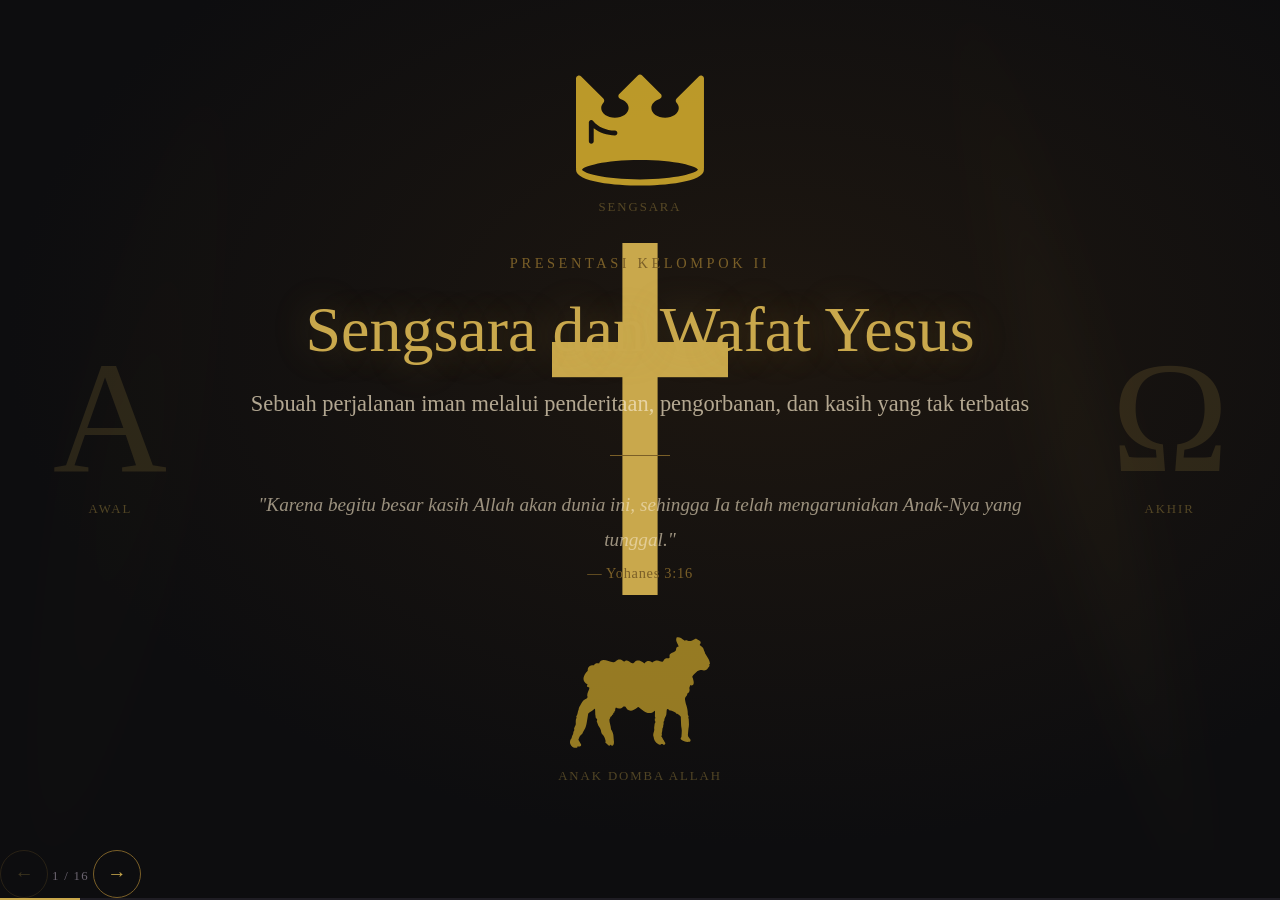
==== commit 95d8e457: "Add Pengorbanan slide and closing slide" ====
--- a/Agama/index.html
+++ b/Agama/index.html
@@ -100,10 +100,7 @@
           <div class="timeline__body">
             <h3 class="timeline__heading">Awal Pelayanan Umum</h3>
             <p class="timeline__desc">Yesus mengajar, menyembuhkan, dan memanggil para murid di Galilea.</p>
-            <div class="timeline__expand">
-              <img class="timeline__img" src="img/1-pelayanan.jpg" alt="Awal Pelayanan Umum" />
-              <p>Selama kurang lebih tiga tahun, Yesus berkeliling Galilea dan Yudea. Ia mengajar dengan penuh kuasa, menyembuhkan orang sakit, mengusir roh jahat, dan membangkitkan orang mati. Mukjizat-mukjizat ini menarik perhatian besar dari rakyat, namun sekaligus menimbulkan ancaman bagi otoritas para imam kepala dan ahli Taurat yang merasa kedudukan mereka terancam. Popularitas Yesus yang terus tumbuh menjadi benih dari persekongkolan yang akhirnya berujung pada penangkapan-Nya.</p>
-            </div>
+            <img class="timeline__thumb" src="img/1-pelayanan.jpg" alt="Awal Pelayanan Umum" />
           </div>
         </li>
         <li class="timeline__item stagger-item" tabindex="0">
@@ -111,10 +108,7 @@
           <div class="timeline__body">
             <h3 class="timeline__heading">Perjamuan Terakhir</h3>
             <p class="timeline__desc">Yesus makan bersama murid-Nya dan menetapkan Ekaristi.</p>
-            <div class="timeline__expand">
-              <img class="timeline__img" src="img/2-perjamuan.jpg" alt="Perjamuan Terakhir" />
-              <p>Dalam ruang atas di Yerusalem, Yesus merayakan Paskah bersama para murid-Nya. Ia membasuh kaki mereka sebagai tanda kerendahan hati, lalu memecah roti dan menuangkan anggur — menyatakannya sebagai tubuh dan darah-Nya dalam perjanjian baru. Ia juga mengungkapkan bahwa salah satu dari mereka akan mengkhianati-Nya. Yudas Iskariot kemudian pergi ke luar malam itu untuk menyerahkan Yesus kepada para imam kepala seharga tiga puluh keping perak.</p>
-            </div>
+            <img class="timeline__thumb" src="img/2-perjamuan.jpg" alt="Perjamuan Terakhir" />
           </div>
         </li>
         <li class="timeline__item stagger-item" tabindex="0">
@@ -122,10 +116,7 @@
           <div class="timeline__body">
             <h3 class="timeline__heading">Doa di Taman Getsemani</h3>
             <p class="timeline__desc">Yesus berdoa dan menyerahkan diri pada kehendak Bapa.</p>
-            <div class="timeline__expand">
-              <img class="timeline__img" src="img/3-getsemani.jpg" alt="Doa di Taman Getsemani" />
-              <p>Setelah perjamuan, Yesus pergi ke taman Getsemani di kaki Bukit Zaitun bersama Petrus, Yakobus, dan Yohanes. Ia meminta mereka berjaga, lalu menyingkir untuk berdoa seorang diri. Dalam doa-Nya yang penuh air mata, Ia berkata: "Ya Bapa, jikalau Engkau mau, ambillah cawan ini dari pada-Ku; tetapi bukanlah kehendak-Ku, melainkan kehendak-Mulah yang terjadi." Ketiga murid-Nya tertidur, meninggalkan Yesus berjuang sendirian dalam malam yang paling berat dalam hidup-Nya.</p>
-            </div>
+            <img class="timeline__thumb" src="img/3-getsemani.jpg" alt="Doa di Taman Getsemani" />
           </div>
         </li>
         <li class="timeline__item stagger-item" tabindex="0">
@@ -133,10 +124,7 @@
           <div class="timeline__body">
             <h3 class="timeline__heading">Penangkapan Yesus</h3>
             <p class="timeline__desc">Yudas menyerahkan Yesus dengan ciuman di taman.</p>
-            <div class="timeline__expand">
-              <img class="timeline__img" src="img/4-penangkapan.jpg" alt="Penangkapan Yesus" />
-              <p>Tengah malam, Yudas tiba bersama sepasukan prajurit Romawi dan penjaga Bait Allah yang bersenjata. Ia mendekati Yesus dan mencium-Nya — tanda yang telah disepakati untuk mengidentifikasi Yesus di tengah kegelapan. Petrus sempat menghunus pedang dan memotong telinga seorang hamba imam besar, namun Yesus menghentikannya dan menyembuhkan luka itu. Yesus menyerahkan diri-Nya dengan tenang, sementara semua murid melarikan diri meninggalkan-Nya.</p>
-            </div>
+            <img class="timeline__thumb" src="img/4-penangkapan.jpg" alt="Penangkapan Yesus" />
           </div>
         </li>
         <li class="timeline__item stagger-item" tabindex="0">
@@ -144,10 +132,7 @@
           <div class="timeline__body">
             <h3 class="timeline__heading">Sidang di Hadapan Imam Besar</h3>
             <p class="timeline__desc">Sanhedrin menjatuhkan vonis mati atas tuduhan penghujatan.</p>
-            <div class="timeline__expand">
-              <img class="timeline__img" src="img/5-imam.jpg" alt="Sidang di Hadapan Imam Besar" />
-              <p>Yesus dibawa ke rumah Imam Besar Kayafas, di mana Mahkamah Agama (Sanhedrin) telah berkumpul. Para saksi palsu dihadirkan, namun kesaksian mereka saling bertentangan. Ketika Kayafas langsung bertanya, "Apakah Engkau Mesias, Anak Allah?" — Yesus menjawab dengan tegas: "Engkau telah mengatakannya." Mahkamah menganggap ini sebagai penghujatan dan menjatuhkan vonis hukuman mati. Namun karena berada di bawah kekuasaan Romawi, mereka tidak berwenang mengeksekusi hukuman tersebut sendiri.</p>
-            </div>
+            <img class="timeline__thumb" src="img/5-imam.jpg" alt="Sidang di Hadapan Imam Besar" />
           </div>
         </li>
         <li class="timeline__item stagger-item" tabindex="0">
@@ -155,10 +140,7 @@
           <div class="timeline__body">
             <h3 class="timeline__heading">Sidang di Hadapan Pontius Pilatus</h3>
             <p class="timeline__desc">Pilatus menyerah pada tekanan massa dan menyerahkan Yesus.</p>
-            <div class="timeline__expand">
-              <img class="timeline__img" src="img/6-pilatus.jpg" alt="Sidang di Hadapan Pontius Pilatus" />
-              <p>Pagi harinya, Yesus diserahkan kepada Pontius Pilatus, gubernur Romawi. Pilatus menginterogasi-Nya dan berulang kali menyatakan bahwa ia tidak menemukan kesalahan apapun. Ia bahkan menawarkan untuk membebaskan Yesus sesuai kebiasaan Paskah, namun massa memilih Barabas. Di bawah tekanan yang semakin besar dan ancaman kerusuhan, Pilatus mencuci tangannya sebagai simbol pelepasan tanggung jawab, lalu menyerahkan Yesus untuk dicambuk dan disalibkan.</p>
-            </div>
+            <img class="timeline__thumb" src="img/6-pilatus.jpg" alt="Sidang di Hadapan Pontius Pilatus" />
           </div>
         </li>
       </ol>
@@ -352,7 +334,7 @@
     <div class="slide__light-ray slide__light-ray--left"></div>
     <div class="slide__content slide__content--fadein slide__content--wide">
       <p class="slide__label">Refleksi</p>
-      <h2 class="slide__title slide__title--sm">Pelajaran yang Didapat</h2>
+      <h2 class="slide__title slide__title--sm">Pelajaran</h2>
       <div class="slide__divider"></div>
       <p class="slide__body" style="text-align:center; margin-bottom: 1.5rem;">
         Dari perjalanan pelayanan, pengkhianatan, pengadilan, penderitaan, hingga wafat Yesus, kita tidak hanya melihat sebuah kisah sejarah iman, tetapi juga pelajaran hidup yang sangat dalam bagi setiap orang percaya.
@@ -387,7 +369,7 @@
     <div class="slide__light-ray slide__light-ray--left"></div>
     <div class="slide__content slide__content--fadein">
       <p class="slide__label">Perenungan</p>
-      <h2 class="slide__title slide__title--sm">Refleksikan Mengenai Makna Sengsara dan Wafat Yesus!</h2>
+      <h2 class="slide__title slide__title--sm">Refleksi</h2>
       <div class="slide__divider"></div>
       <p class="slide__body" style="text-align:center;">
         Sengsara dan wafat Yesus bukan hanya kisah penderitaan, tetapi tanda kasih Allah yang nyata bagi manusia. 
@@ -403,15 +385,49 @@
     </div>
   </section>
 
-  <div class="detail-overlay" id="detailOverlay">
-    <button class="detail-overlay__back" id="detailBack">&#8592; Kembali</button>
-    <div class="detail-overlay__content">
-      <p class="detail-overlay__label">Kronologi</p>
-      <h2 class="detail-overlay__title" id="detailTitle"></h2>
-      <img class="detail-overlay__img" id="detailImg" src="" alt="" />
-      <p class="detail-overlay__text" id="detailText"></p>
-    </div>
-  </div>
+  <!-- SLIDE 15: Pengorbanan -->
+  <section class="slide slide--pengorbanan" id="slide-15" data-transition="stagger-up">
+    <div class="slide__light-ray"></div>
+    <div class="slide__light-ray slide__light-ray--left"></div>
+    <div class="slide__content slide__content--fadein slide__content--wide">
+      <p class="slide__label">Refleksi Pribadi</p>
+      <h2 class="slide__title slide__title--sm">Pengorbanan</h2>
+      <div class="slide__divider"></div>
+      <ul class="desc-list">
+        <li class="stagger-item"><span class="desc-list__num">01</span><div><strong>Mengorbankan waktu bermain</strong> untuk belajar saat ujian demi hasil yang memuaskan.</div></li>
+        <li class="stagger-item"><span class="desc-list__num">02</span><div><strong>Merelakan waktu bermain</strong> untuk membantu orang tua di rumah atau teman yang kesulitan.</div></li>
+        <li class="stagger-item"><span class="desc-list__num">03</span><div><strong>Tidak membeli HP baru</strong> karena masih bisa dipakai dan fokus pada kepentingan keluarga.</div></li>
+        <li class="stagger-item"><span class="desc-list__num">04</span><div><strong>Tetap membantu teman</strong> meskipun lelah dengan tugas sekolah, ekskul, dan les.</div></li>
+        <li class="stagger-item"><span class="desc-list__num">05</span><div><strong>Memilih meminta maaf lebih dulu</strong> demi perdamaian, meskipun tidak sepenuhnya salah.</div></li>
+      </ul>
+    </div>
+  </section>
+
+  <!-- SLIDE 16: Penutup -->
+  <section class="slide slide--title" id="slide-16" data-transition="fade-rise">
+    <div class="slide__light-ray"></div>
+    <div class="slide__light-ray slide__light-ray--left"></div>
+    <canvas class="slide__particles" id="particles-end"></canvas>
+    <div class="slide__title-layout slide__content--fadein">
+      <div class="slide__center-col">
+        <div class="slide__passion-symbol">
+          <img class="slide__passion-svg" src="img/crown-thorns.svg" alt="Crown of Thorns" />
+        </div>
+        <div class="slide__cross-wrap">
+          <div class="slide__content">
+            <h1 class="slide__title">Terima Kasih</h1>
+            <p class="slide__subtitle">Sengsara dan Wafat Yesus — Presentasi Kelompok II</p>
+            <div class="slide__divider"></div>
+            <p class="slide__verse">"Karena begitu besar kasih Allah akan dunia ini, sehingga Ia telah mengaruniakan Anak-Nya yang tunggal."</p>
+            <p class="slide__verse-ref">— Yohanes 3:16</p>
+          </div>
+        </div>
+        <div class="slide__passion-symbol">
+          <img class="slide__passion-svg" src="img/lamb.svg" alt="Lamb of God" />
+        </div>
+      </div>
+    </div>
+  </section>
 
   <nav class="nav">
     <button class="nav__btn" id="prev" disabled>&#8592;</button>
--- a/Agama/style.css
+++ b/Agama/style.css
@@ -347,7 +347,7 @@
   position: relative;
   padding: 0;
   width: 100%;
-  height: 220px;
+  height: 300px;
 }
 
 /* horizontal line through the middle */
@@ -367,7 +367,6 @@
   align-items: center;
   flex: 1;
   min-width: 0;
-  cursor: pointer;
   position: relative;
   height: 100%;
 }
@@ -398,13 +397,15 @@
   text-align: center;
   display: flex;
   flex-direction: column;
-}
-.timeline__item:nth-child(odd) .timeline__body  { bottom: 50%; padding-bottom: 0.6rem; justify-content: flex-end; }
-.timeline__item:nth-child(even) .timeline__body { top: 50%;    padding-top: 0.6rem; justify-content: flex-start; }
+  gap: 0.35rem;
+}
+.timeline__item:nth-child(odd) .timeline__body  { bottom: 50%; padding-bottom: 0.75rem; justify-content: flex-end; }
+.timeline__item:nth-child(even) .timeline__body { top: 50%;    padding-top: 0.75rem; justify-content: flex-start; }
+
+.timeline__item:nth-child(odd) .timeline__thumb { order: 3; }
+.timeline__item:nth-child(even) .timeline__thumb { order: -1; }
 
 .timeline__item:hover .timeline__heading { color: #e8c96a; }
-
-.timeline__expand { display: none; }
 
 .timeline__heading {
   font-size: clamp(0.65rem, 1.1vw, 0.9rem);
@@ -422,6 +423,16 @@
   opacity: 0.55;
   line-height: 1.4;
   text-align: center;
+}
+
+.timeline__thumb {
+  width: min(88%, 120px);
+  aspect-ratio: 4 / 3;
+  object-fit: cover;
+  border-radius: 8px;
+  border: 1px solid rgba(201,168,76,0.35);
+  box-shadow: 0 8px 22px rgba(0,0,0,0.22);
+  margin: 0 auto;
 }
 
 /* ── Suffering Slide ── */
@@ -636,6 +647,13 @@
   align-items: center;
   justify-content: center;
   background: radial-gradient(ellipse at 50% 30%, #1a120d 0%, var(--dark) 72%);
+}
+
+.slide--pengorbanan {
+  align-items: center;
+  justify-content: center;
+  background: radial-gradient(ellipse at 55% 35%, #15100c 0%, var(--dark) 70%);
+  overflow-y: auto;
 }
 
 .desc-list {
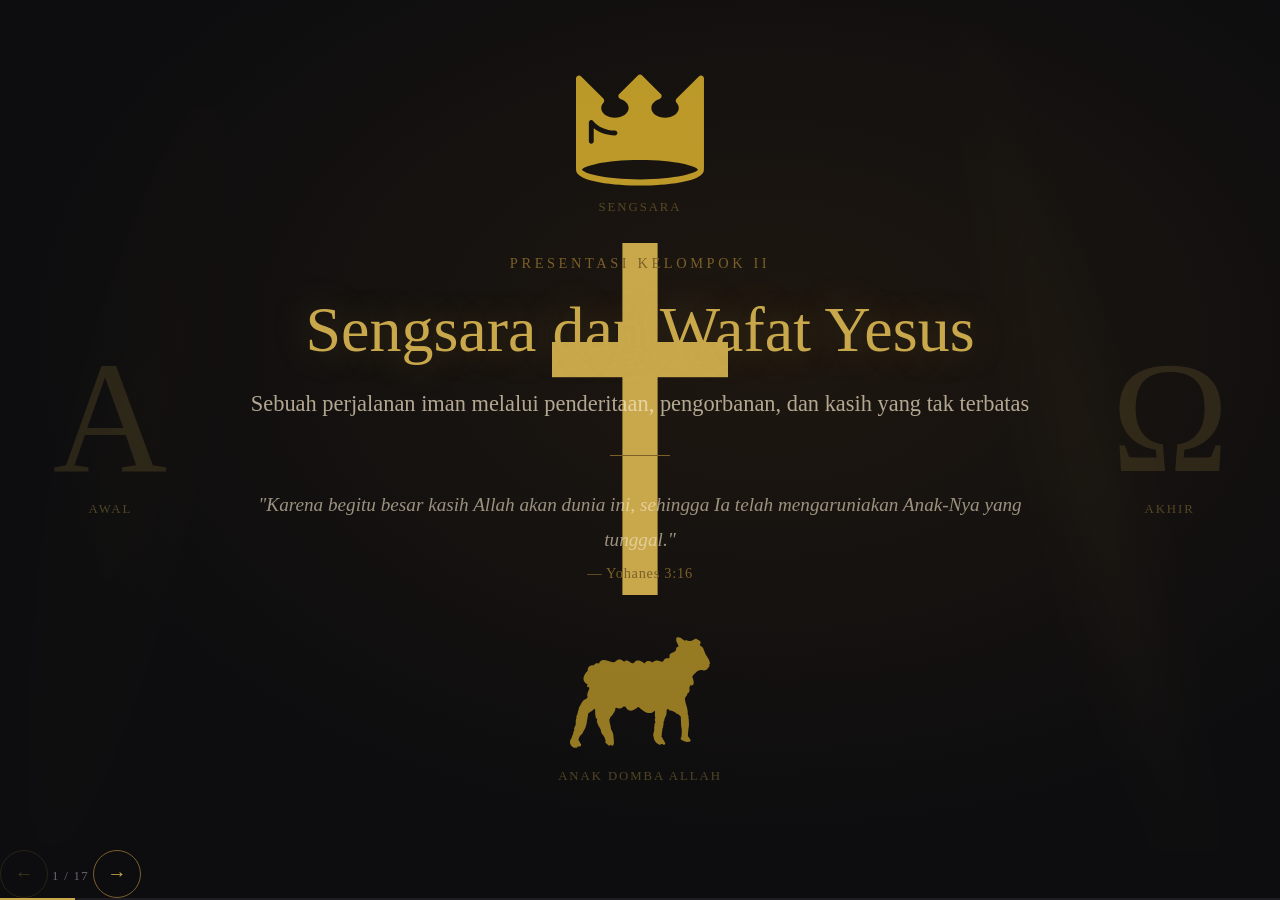
==== commit e34a532e: "Add Anggota Kelompok slide" ====
--- a/Agama/index.html
+++ b/Agama/index.html
@@ -60,8 +60,25 @@
     </div>
   </section>
 
-  <!-- SLIDE 2: Context / Tuduhan -->
+  <!-- SLIDE 2: Anggota Kelompok -->
   <section class="slide slide--context" id="slide-2" data-transition="slide-left">
+    <div class="slide__light-ray"></div>
+    <div class="slide__light-ray slide__light-ray--left"></div>
+    <div class="slide__content slide__content--fadein">
+      <p class="slide__label">Kelompok II</p>
+      <h2 class="slide__title slide__title--sm">Anggota Kelompok</h2>
+      <div class="slide__divider"></div>
+      <ul class="desc-list">
+        <li class="stagger-item"><span class="desc-list__num">01</span><div>Bryan</div></li>
+        <li class="stagger-item"><span class="desc-list__num">02</span><div>Matheuw</div></li>
+        <li class="stagger-item"><span class="desc-list__num">03</span><div>Sarah Liovand Vanny</div></li>
+        <li class="stagger-item"><span class="desc-list__num">04</span><div>Hanna Kanaya</div></li>
+      </ul>
+    </div>
+  </section>
+
+  <!-- SLIDE 3: Context / Tuduhan -->
+  <section class="slide slide--context" id="slide-3" data-transition="slide-left">
     <div class="slide__light-ray"></div>
     <div class="slide__light-ray slide__light-ray--left"></div>
     <div class="slide__content slide__content--fadein">
@@ -86,8 +103,8 @@
   </section>
 
 
-  <!-- SLIDE 3: Timeline -->
-  <section class="slide slide--timeline" id="slide-3" data-transition="stagger-left">
+  <!-- SLIDE 4: Timeline -->
+  <section class="slide slide--timeline" id="slide-4" data-transition="stagger-left">
     <div class="slide__light-ray"></div>
     <div class="slide__light-ray slide__light-ray--left"></div>
     <div class="slide__content slide__content--fadein slide__content--wide">
@@ -147,8 +164,8 @@
     </div>
   </section>
 
-  <!-- SLIDE 4: Tema - Penderitaan Sebelum Disalibkan -->
-  <section class="slide slide--suffering" id="slide-4" data-transition="scale-up">
+  <!-- SLIDE 5: Tema - Penderitaan Sebelum Disalibkan -->
+  <section class="slide slide--suffering" id="slide-5" data-transition="scale-up">
     <div class="slide__light-ray"></div>
     <div class="slide__light-ray slide__light-ray--left"></div>
     <div class="slide__content slide__content--fadein slide__content--wide">
@@ -197,7 +214,7 @@
   </section>
 
   <!-- SLIDE 5: Tokoh Overview -->
-  <section class="slide slide--tokoh-overview" id="slide-5" data-transition="pop-stagger">
+  <section class="slide slide--tokoh-overview" id="slide-6" data-transition="pop-stagger">
     <div class="slide__light-ray"></div>
     <div class="slide__light-ray slide__light-ray--left"></div>
     <div class="slide__content slide__content--fadein">
@@ -219,7 +236,7 @@
   </section>
 
   <!-- SLIDE 6: Yesus -->
-  <section class="slide slide--character slide--yesus" id="slide-6" data-transition="split">
+  <section class="slide slide--character slide--yesus" id="slide-7" data-transition="split">
     <div class="character__img-side">
       <img src="img/yesus.jpg" alt="Yesus" class="character__img" />
     </div>
@@ -234,7 +251,7 @@
   </section>
 
   <!-- SLIDE 7: Bunda Maria -->
-  <section class="slide slide--character slide--maria" id="slide-7" data-transition="split">
+  <section class="slide slide--character slide--maria" id="slide-8" data-transition="split">
     <div class="character__img-side">
       <img src="img/maria.jpg" alt="Bunda Maria" class="character__img" />
     </div>
@@ -249,7 +266,7 @@
   </section>
 
   <!-- SLIDE 8: Pontius Pilatus -->
-  <section class="slide slide--character slide--pilatus" id="slide-8" data-transition="split">
+  <section class="slide slide--character slide--pilatus" id="slide-9" data-transition="split">
     <div class="character__img-side">
       <img src="img/pilatus.jpg" alt="Pontius Pilatus" class="character__img" />
     </div>
@@ -264,7 +281,7 @@
   </section>
 
   <!-- SLIDE 9: Petrus -->
-  <section class="slide slide--character slide--petrus" id="slide-9" data-transition="split">
+  <section class="slide slide--character slide--petrus" id="slide-10" data-transition="split">
     <div class="character__img-side">
       <img src="img/petrus.jpg" alt="Petrus" class="character__img" />
     </div>
@@ -279,7 +296,7 @@
   </section>
 
   <!-- SLIDE 10: Yudas Iskariot -->
-  <section class="slide slide--character slide--yudas" id="slide-10" data-transition="split">
+  <section class="slide slide--character slide--yudas" id="slide-11" data-transition="split">
     <div class="character__img-side character__img-side--empty">
       <div class="character__img-placeholder">✝</div>
     </div>
@@ -294,7 +311,7 @@
   </section>
 
   <!-- SLIDE 11: Imam Besar Kayafas -->
-  <section class="slide slide--character slide--kayafas" id="slide-11" data-transition="split">
+  <section class="slide slide--character slide--kayafas" id="slide-12" data-transition="split">
     <div class="character__img-side">
       <img src="img/katafas.jpg" alt="Imam Besar Kayafas" class="character__img" />
     </div>
@@ -309,7 +326,7 @@
   </section>
 
   <!-- SLIDE 11: Deskripsi -->
-  <section class="slide slide--deskripsi" id="slide-12" data-transition="stagger-up">
+  <section class="slide slide--deskripsi" id="slide-13" data-transition="stagger-up">
     <div class="slide__light-ray"></div>
     <div class="slide__light-ray slide__light-ray--left"></div>
     <div class="slide__content slide__content--fadein slide__content--wide">
@@ -329,7 +346,7 @@
   </section>
 
   <!-- SLIDE 13: Pelajaran yang Didapat -->
-  <section class="slide slide--lesson" id="slide-13" data-transition="stagger-up">
+  <section class="slide slide--lesson" id="slide-14" data-transition="stagger-up">
     <div class="slide__light-ray"></div>
     <div class="slide__light-ray slide__light-ray--left"></div>
     <div class="slide__content slide__content--fadein slide__content--wide">
@@ -364,7 +381,7 @@
   </section>
 
   <!-- SLIDE 14: Refleksi Pribadi -->
-  <section class="slide slide--reflection" id="slide-14" data-transition="fade-rise">
+  <section class="slide slide--reflection" id="slide-15" data-transition="fade-rise">
     <div class="slide__light-ray"></div>
     <div class="slide__light-ray slide__light-ray--left"></div>
     <div class="slide__content slide__content--fadein">
@@ -385,8 +402,10 @@
     </div>
   </section>
 
+</section>
+
   <!-- SLIDE 15: Pengorbanan -->
-  <section class="slide slide--pengorbanan" id="slide-15" data-transition="stagger-up">
+  <section class="slide slide--pengorbanan" id="slide-16" data-transition="stagger-up">
     <div class="slide__light-ray"></div>
     <div class="slide__light-ray slide__light-ray--left"></div>
     <div class="slide__content slide__content--fadein slide__content--wide">
@@ -404,7 +423,7 @@
   </section>
 
   <!-- SLIDE 16: Penutup -->
-  <section class="slide slide--title" id="slide-16" data-transition="fade-rise">
+  <section class="slide slide--title" id="slide-17" data-transition="fade-rise">
     <div class="slide__light-ray"></div>
     <div class="slide__light-ray slide__light-ray--left"></div>
     <canvas class="slide__particles" id="particles-end"></canvas>
